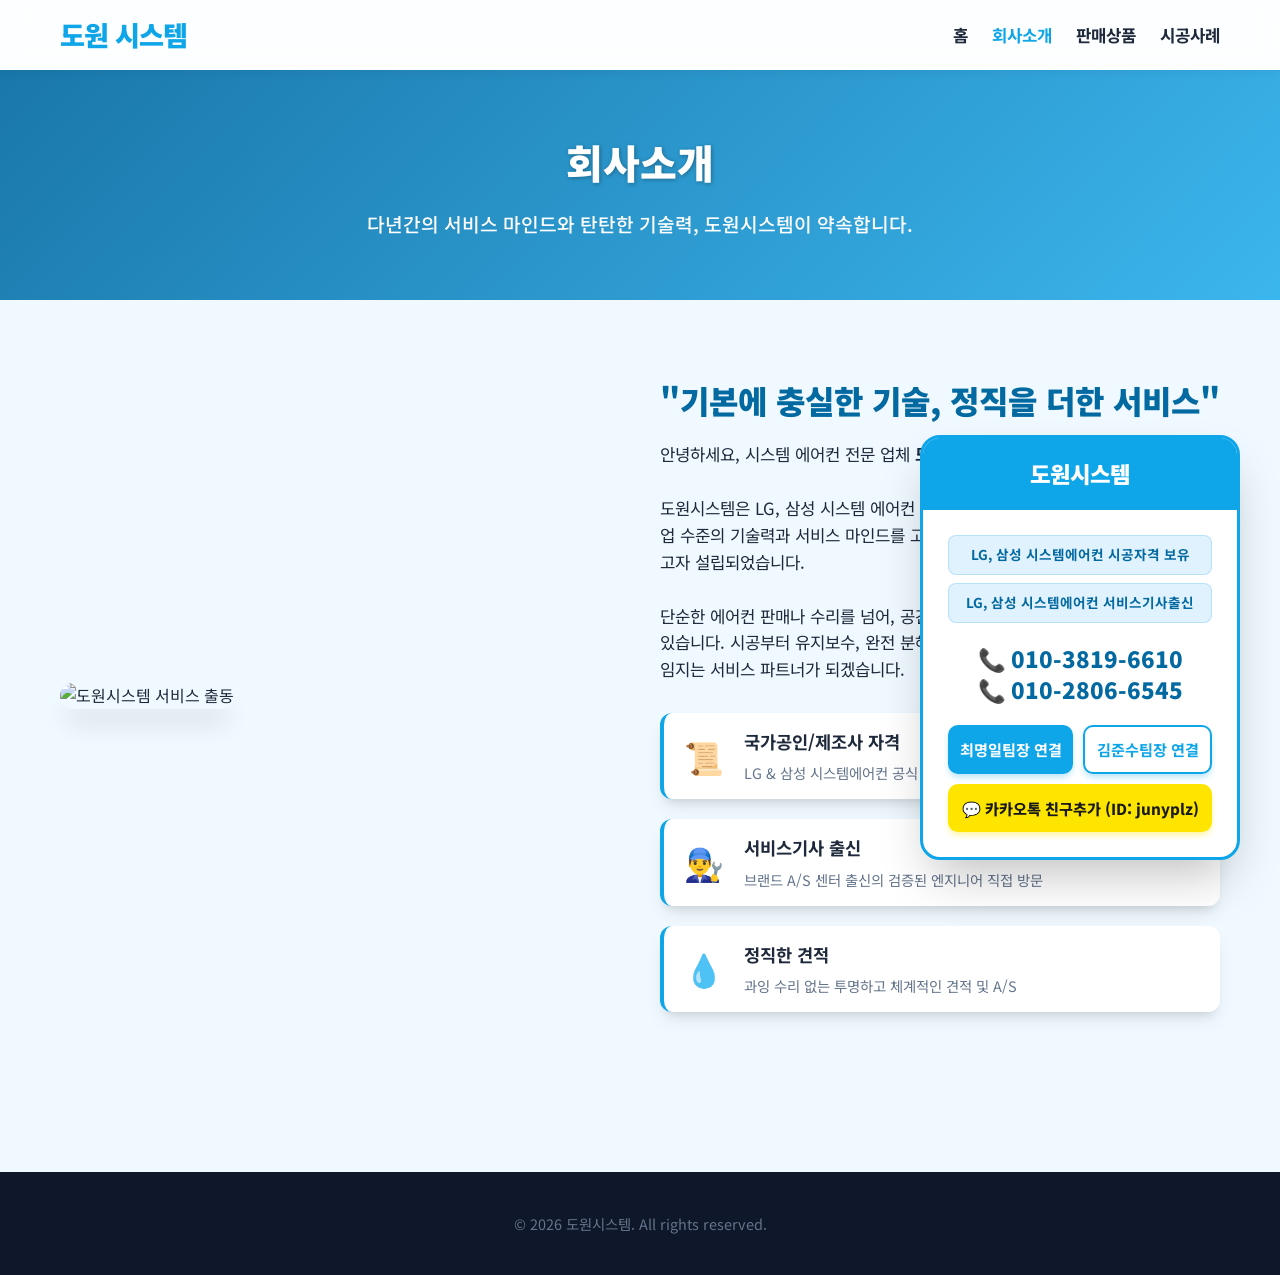
==== about.html @ b9a79e6d "Add files via upload" ====
<!DOCTYPE html>
<html lang="ko">
<head>
    <meta charset="UTF-8">
    <meta name="viewport" content="width=device-width, initial-scale=1.0">
    <title>회사소개 - 도원시스템</title>
    <link rel="stylesheet" href="styles.css">
    <link href="https://fonts.googleapis.com/css2?family=Noto+Sans+KR:wght@400;500;700;900&display=swap" rel="stylesheet">
</head>
<body>
    <!-- Header -->
    <header class="navbar">
        <div class="container">
            <h1 class="logo"><a href="index.html" style="color:inherit;text-decoration:none;">도원 시스템</a></h1>
            <nav>
                <a href="index.html">홈</a>
                <a href="about.html" class="active">회사소개</a>
                <a href="products.html">판매상품</a>
                <a href="portfolio.html">시공사례</a>
            </nav>
        </div>
    </header>

    <!-- Page Header -->
    <div class="page-header">
        <div class="container">
            <h2>회사소개</h2>
            <p>다년간의 서비스 마인드와 탄탄한 기술력, 도원시스템이 약속합니다.</p>
        </div>
    </div>

    <!-- Main Content -->
    <main class="container">
        <section class="section about-section">
            <div class="about-flex">
                <div class="about-image-wrapper">
                    <img src="images/about.png" alt="도원시스템 서비스 출동" class="about-image">
                </div>
                <div class="about-text-wrapper">
                    <h3 class="about-title">"기본에 충실한 기술, 정직을 더한 서비스"</h3>
                    <p class="about-desc">
                        안녕하세요, 시스템 에어컨 전문 업체 <strong>도원시스템</strong>입니다.<br><br>
                        도원시스템은 LG, 삼성 시스템 에어컨 서비스 기사로 다년간 근무하며 쌓아온 대기업 수준의 기술력과 서비스 마인드를 고객님들께 거품 없는 투명한 가격으로 제공하고자 설립되었습니다.<br><br>
                        단순한 에어컨 판매나 수리를 넘어, 공간의 쾌적함을 책임진다는 사명감으로 임하고 있습니다. 시공부터 유지보수, 완전 분해 세척까지 한 번의 인연을 바탕으로 평생 책임지는 서비스 파트너가 되겠습니다.
                    </p>
                    
                    <div class="about-credentials">
                        <div class="cred-item">
                            <div class="cred-icon">📜</div>
                            <div class="cred-info">
                                <h4>국가공인/제조사 자격</h4>
                                <p>LG & 삼성 시스템에어컨 공식 시공자격 보유</p>
                            </div>
                        </div>
                        <div class="cred-item">
                            <div class="cred-icon">👨‍🔧</div>
                            <div class="cred-info">
                                <h4>서비스기사 출신</h4>
                                <p>브랜드 A/S 센터 출신의 검증된 엔지니어 직접 방문</p>
                            </div>
                        </div>
                        <div class="cred-item">
                            <div class="cred-icon">💧</div>
                            <div class="cred-info">
                                <h4>정직한 견적</h4>
                                <p>과잉 수리 없는 투명하고 체계적인 견적 및 A/S</p>
                            </div>
                        </div>
                    </div>
                </div>
            </div>
        </section>
    </main>

    <!-- Floating Business Card -->
    <div class="floating-card visible" id="floating-card">
        <div class="card-header">도원시스템</div>
        <div class="card-body">
            <div class="qualifications">
                <span class="badge">LG, 삼성 시스템에어컨 시공자격 보유</span>
                <span class="badge">LG, 삼성 시스템에어컨 서비스기사출신</span>
            </div>
            <div class="contact-info">
                <p>📞 010-3819-6610</p>
                <p>📞 010-2806-6545</p>
            </div>
            <div class="btn-group">
                <a href="tel:01038196610" class="call-btn">최명일팀장 연결</a>
                <a href="tel:01028066545" class="call-btn outline">김준수팀장 연결</a>
            </div>
            <a href="kakaotalk://addfriend?id=junyplz" class="kakao-btn" onclick="if(!/Android|iPhone|iPad|iPod/i.test(navigator.userAgent)){ prompt('PC에서는 아래 카카오톡 ID를 복사하여 추가해주세요.', 'junyplz'); return false; }">💬 카카오톡 친구추가 (ID: junyplz)</a>
        </div>
    </div>

    <!-- Footer -->
    <footer>
        <div class="container">
            <p>&copy; 2026 도원시스템. All rights reserved.</p>
        </div>
    </footer>

    <script src="data.js"></script>
    <script src="script.js"></script>
</body>
</html>
---- styles.css ----
:root {
    --primary-blue: #0ea5e9;
    --sky-blue: #e0f2fe;
    --dark-blue: #0369a1;
    --text-dark: #1e293b;
    --text-light: #64748b;
    --bg-white: #ffffff;
    --shadow: 0 10px 20px -5px rgba(0, 0, 0, 0.1), 0 8px 10px -6px rgba(0, 0, 0, 0.1);
}

* {
    margin: 0;
    padding: 0;
    box-sizing: border-box;
    font-family: 'Noto Sans KR', sans-serif;
    scroll-behavior: smooth;
}

body {
    background-color: #f0f9ff;
    color: var(--text-dark);
    line-height: 1.6;
}

.container {
    max-width: 1200px;
    margin: 0 auto;
    padding: 0 20px;
}

/* Header */
.navbar {
    background-color: rgba(255, 255, 255, 0.85);
    backdrop-filter: blur(12px);
    position: fixed;
    top: 0;
    width: 100%;
    z-index: 1000;
    box-shadow: 0 2px 10px rgba(0,0,0,0.05);
}

.navbar .container {
    display: flex;
    justify-content: space-between;
    align-items: center;
    height: 70px;
}

.logo {
    color: var(--primary-blue);
    font-weight: 900;
    font-size: 1.7rem;
    letter-spacing: -1px;
}

.navbar nav a {
    text-decoration: none;
    color: var(--text-dark);
    margin-left: 20px;
    font-weight: 700;
    font-size: 1.05rem;
    transition: color 0.3s;
}

.navbar nav a:hover, .navbar nav a.active {
    color: var(--primary-blue);
}

/* Page Header for subpages */
.page-header {
    margin-top: 70px;
    background: linear-gradient(135deg, rgba(3, 105, 161, 0.9), rgba(14, 165, 233, 0.8));
    color: white;
    padding: 60px 0;
    text-align: center;
}

.page-header h2 {
    font-size: 2.5rem;
    font-weight: 900;
    margin-bottom: 15px;
    text-shadow: 1px 1px 4px rgba(0,0,0,0.3);
}

.page-header p {
    font-size: 1.2rem;
    font-weight: 500;
}

/* Hero Section */
.hero {
    background-image: url('images/hero.png');
    background-size: cover;
    background-position: center;
    position: relative;
    display: flex;
    align-items: center;
    justify-content: center;
    text-align: center;
    margin-top: 70px; /* offset header */
    height: 60vh;
    min-height: 400px;
}

.fullscreen-hero {
    height: calc(100vh - 70px);
}

.hero-overlay {
    position: absolute;
    top: 0;
    left: 0;
    width: 100%;
    height: 100%;
    background: linear-gradient(135deg, rgba(3, 105, 161, 0.8), rgba(14, 165, 233, 0.4));
}

.hero-content {
    position: relative;
    z-index: 1;
    color: white;
    padding: 20px;
    animation: fadeInUp 1s cubic-bezier(0.165, 0.84, 0.44, 1);
}

.hero-content h2 {
    font-size: 3.5rem;
    font-weight: 900;
    margin-bottom: 15px;
    letter-spacing: -2px;
    text-shadow: 2px 2px 8px rgba(0,0,0,0.3);
}

.hero-content p {
    font-size: 1.3rem;
    font-weight: 500;
    text-shadow: 1px 1px 4px rgba(0,0,0,0.3);
    margin-bottom: 30px;
}

.hero-buttons {
    display: flex;
    justify-content: center;
    gap: 20px;
    flex-wrap: wrap;
}

.hero-btn {
    display: inline-block;
    padding: 15px 30px;
    font-size: 1.1rem;
    font-weight: 700;
    border-radius: 30px;
    text-decoration: none;
    transition: all 0.3s;
    background: white;
    color: var(--primary-blue);
    box-shadow: 0 10px 15px -3px rgba(0,0,0,0.2);
}

.hero-btn:hover {
    transform: translateY(-3px);
    box-shadow: 0 15px 25px -3px rgba(0,0,0,0.3);
}

.hero-btn.outline {
    background: transparent;
    border: 2px solid white;
    color: white;
}

.hero-btn.outline:hover {
    background: white;
    color: var(--primary-blue);
}

@keyframes fadeInUp {
    from { opacity: 0; transform: translateY(30px); }
    to { opacity: 1; transform: translateY(0); }
}

/* Sections */
.section {
    padding: 60px 0;
}

.section-title {
    text-align: center;
    font-size: 2.2rem;
    color: var(--dark-blue);
    margin-bottom: 40px;
    font-weight: 900;
    position: relative;
}

.section-title::after {
    content: '';
    display: block;
    width: 60px;
    height: 4px;
    background: var(--primary-blue);
    margin: 15px auto 0;
    border-radius: 2px;
}

/* Grid */
.grid {
    display: grid;
    grid-template-columns: repeat(auto-fill, minmax(280px, 1fr));
    gap: 30px;
}

/* Product Card */
.product-card {
    background: var(--bg-white);
    border-radius: 16px;
    overflow: hidden;
    box-shadow: var(--shadow);
    transition: transform 0.3s cubic-bezier(0.175, 0.885, 0.32, 1.275), box-shadow 0.3s;
    display: flex;
    flex-direction: column;
}

.product-card:hover {
    transform: translateY(-8px);
    box-shadow: 0 20px 30px rgba(0,0,0,0.12);
}

.product-img {
    width: 100%;
    height: 220px;
    object-fit: cover;
    border-bottom: 1px solid #f1f5f9;
}

.product-info {
    padding: 25px;
    display: flex;
    flex-direction: column;
    flex-grow: 1;
}

.product-title {
    font-size: 1.2rem;
    font-weight: 700;
    margin-bottom: 10px;
    color: var(--text-dark);
}

.product-desc {
    font-size: 0.95rem;
    color: var(--text-light);
    margin-bottom: 20px;
    flex-grow: 1;
}

.product-price {
    font-weight: 900;
    color: white;
    background-color: var(--primary-blue);
    padding: 8px 15px;
    border-radius: 8px;
    text-align: center;
    font-size: 1rem;
    display: inline-block;
    align-self: flex-start;
}

/* Portfolio Card */
.portfolio-card {
    background: var(--bg-white);
    border-radius: 16px;
    overflow: hidden;
    box-shadow: var(--shadow);
    transition: transform 0.3s;
    display: flex;
    flex-direction: column;
}

.portfolio-card:hover {
    transform: translateY(-5px);
    box-shadow: 0 20px 30px rgba(0,0,0,0.15);
}

.portfolio-img {
    width: 100%;
    height: 200px;
    object-fit: cover;
    border-bottom: 4px solid var(--primary-blue);
}

.portfolio-info {
    padding: 20px;
}

.portfolio-category {
    font-size: 0.8rem;
    font-weight: 900;
    color: var(--primary-blue);
    margin-bottom: 5px;
    text-transform: uppercase;
}

.portfolio-title {
    font-size: 1.1rem;
    font-weight: 700;
    color: var(--text-dark);
    margin-bottom: 10px;
    line-height: 1.4;
}

.portfolio-date {
    font-size: 0.85rem;
    color: var(--text-light);
    margin-bottom: 15px;
}

.portfolio-desc {
    font-size: 0.95rem;
    color: var(--text-dark);
    line-height: 1.5;
    background: #f8fafc;
    padding: 15px;
    border-radius: 8px;
    border-left: 3px solid var(--primary-blue);
}

/* Previews View All Button */
.center-btn-container {
    text-align: center;
    margin-top: 40px;
}

.view-all-btn {
    display: inline-block;
    background: var(--dark-blue);
    color: white;
    padding: 12px 30px;
    border-radius: 8px;
    font-weight: 700;
    text-decoration: none;
    transition: background 0.3s, transform 0.2s;
    box-shadow: 0 4px 6px -1px rgba(3, 105, 161, 0.3);
}

.view-all-btn:hover {
    background: var(--primary-blue);
    transform: translateY(-2px);
}

/* About Section */
.about-section {
    padding: 80px 0;
}

.about-flex {
    display: flex;
    flex-direction: column;
    gap: 40px;
}

@media (min-width: 900px) {
    .about-flex {
        flex-direction: row;
        align-items: center;
    }
}

.about-image-wrapper {
    flex: 1;
}

.about-image {
    width: 100%;
    border-radius: 20px;
    box-shadow: 0 20px 25px -5px rgba(0, 0, 0, 0.1);
    object-fit: cover;
    height: 100%;
    max-height: 500px;
}

.about-text-wrapper {
    flex: 1;
}

.about-title {
    font-size: 2rem;
    font-weight: 900;
    color: var(--dark-blue);
    margin-bottom: 20px;
    line-height: 1.3;
}

.about-desc {
    font-size: 1.05rem;
    color: var(--text-dark);
    margin-bottom: 30px;
}

.about-credentials {
    display: flex;
    flex-direction: column;
    gap: 20px;
}

.cred-item {
    display: flex;
    align-items: center;
    background: white;
    padding: 15px 20px;
    border-radius: 12px;
    box-shadow: var(--shadow);
    border-left: 4px solid var(--primary-blue);
}

.cred-icon {
    font-size: 2rem;
    margin-right: 20px;
}

.cred-info h4 {
    font-size: 1.1rem;
    font-weight: 700;
    margin-bottom: 5px;
    color: var(--text-dark);
}

.cred-info p {
    font-size: 0.9rem;
    color: var(--text-light);
}

/* Floating Card */
.floating-card {
    position: fixed;
    right: 40px;
    bottom: -400px; /* hidden initially */
    width: 320px;
    background: var(--bg-white);
    border-radius: 20px;
    box-shadow: 0 25px 50px -12px rgba(0, 0, 0, 0.25);
    z-index: 999;
    border: 3px solid var(--primary-blue);
    overflow: hidden;
    transition: bottom 0.6s cubic-bezier(0.175, 0.885, 0.32, 1.275);
}

.floating-card.visible {
    bottom: 40px;
}

/* On subpages without a long scroll requirement initially, show the card or based on scroll */
body:not(:has(#hero)) .floating-card {
    bottom: 40px;
}

.card-header {
    background: var(--primary-blue);
    color: white;
    padding: 18px;
    text-align: center;
    font-weight: 900;
    font-size: 1.4rem;
    letter-spacing: -1px;
}

.card-body {
    padding: 25px;
}

.qualifications {
    margin-bottom: 20px;
    display: flex;
    flex-direction: column;
    gap: 8px;
}

.badge {
    display: block;
    background: var(--sky-blue);
    color: var(--dark-blue);
    padding: 8px 12px;
    border-radius: 8px;
    font-size: 0.85rem;
    font-weight: 700;
    text-align: center;
    border: 1px solid rgba(14, 165, 233, 0.2);
}

.contact-info {
    text-align: center;
    font-size: 1.4rem;
    font-weight: 900;
    color: var(--dark-blue);
    margin-bottom: 20px;
    line-height: 1.4;
}

.btn-group {
    display: flex;
    gap: 10px;
}

.call-btn {
    flex: 1;
    display: block;
    background: var(--primary-blue);
    color: white;
    text-align: center;
    padding: 12px 10px;
    border-radius: 10px;
    text-decoration: none;
    font-weight: 700;
    font-size: 0.95rem;
    transition: background 0.3s, transform 0.2s;
    box-shadow: 0 4px 6px -1px rgba(14, 165, 233, 0.3);
}

.call-btn.outline {
    background: white;
    color: var(--primary-blue);
    border: 2px solid var(--primary-blue);
    padding: 10px;
}

.call-btn:hover {
    background: var(--dark-blue);
    color: white;
    transform: translateY(-2px);
}

.kakao-btn {
    display: block;
    background: #FEE500;
    color: #191919;
    text-align: center;
    padding: 12px 10px;
    border-radius: 10px;
    text-decoration: none;
    font-weight: 800;
    font-size: 0.95rem;
    transition: background 0.3s, transform 0.2s;
    box-shadow: 0 4px 6px -1px rgba(254, 229, 0, 0.4);
    margin-top: 10px;
}

.kakao-btn:hover {
    background: #f4dc00;
    transform: translateY(-2px);
}


/* Footer */
footer {
    background: #0f172a;
    color: var(--text-light);
    text-align: center;
    padding: 40px 0;
    margin-top: 80px;
    font-size: 0.9rem;
}

/* Responsive */
@media (max-width: 768px) {
    .floating-card {
        right: 20px;
        width: calc(100% - 40px);
    }
    .floating-card.visible {
        bottom: 20px;
    }
    .hero-content h2 {
        font-size: 2.5rem;
    }
    .navbar nav a {
        margin-left: 10px;
        font-size: 0.9rem;
    }
}
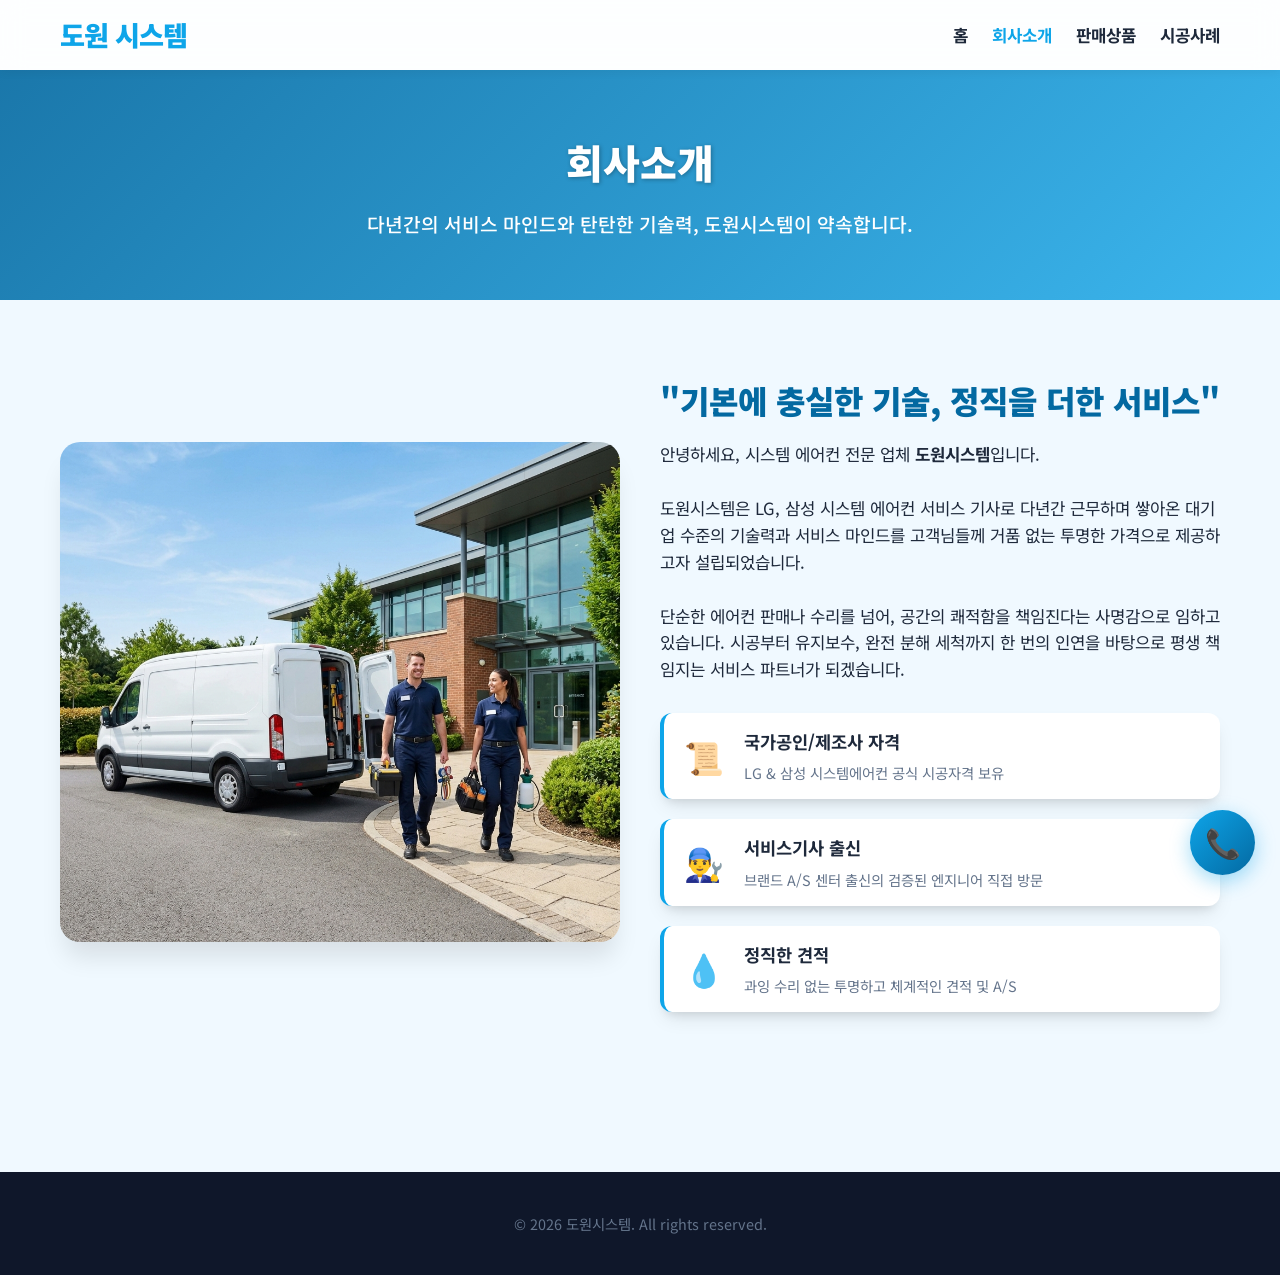
==== commit 6aa94409: "Add files via upload" ====
--- a/about.html
+++ b/about.html
@@ -72,25 +72,12 @@
         </section>
     </main>
 
-    <!-- Floating Business Card -->
-    <div class="floating-card visible" id="floating-card">
-        <div class="card-header">도원시스템</div>
-        <div class="card-body">
-            <div class="qualifications">
-                <span class="badge">LG, 삼성 시스템에어컨 시공자격 보유</span>
-                <span class="badge">LG, 삼성 시스템에어컨 서비스기사출신</span>
-            </div>
-            <div class="contact-info">
-                <p>📞 010-3819-6610</p>
-                <p>📞 010-2806-6545</p>
-            </div>
-            <div class="btn-group">
-                <a href="tel:01038196610" class="call-btn">최명일팀장 연결</a>
-                <a href="tel:01028066545" class="call-btn outline">김준수팀장 연결</a>
-            </div>
-            <a href="kakaotalk://addfriend?id=junyplz" class="kakao-btn" onclick="if(!/Android|iPhone|iPad|iPod/i.test(navigator.userAgent)){ prompt('PC에서는 아래 카카오톡 ID를 복사하여 추가해주세요.', 'junyplz'); return false; }">💬 카카오톡 친구추가 (ID: junyplz)</a>
-        </div>
-    </div>
+
+
+    <!-- Floating Call Button -->
+    <a href="tel:01028066545" class="floating-call-btn" title="상담 전화 바로연결">
+        📞
+    </a>
 
     <!-- Footer -->
     <footer>
--- a/styles.css
+++ b/styles.css
@@ -89,7 +89,7 @@
 
 /* Hero Section */
 .hero {
-    background-image: url('images/hero.png');
+    background-image: url('images/1.jpg');
     background-size: cover;
     background-position: center;
     position: relative;
@@ -178,6 +178,8 @@
     from { opacity: 0; transform: translateY(30px); }
     to { opacity: 1; transform: translateY(0); }
 }
+
+
 
 /* Sections */
 .section {
@@ -430,43 +432,7 @@
     color: var(--text-light);
 }
 
-/* Floating Card */
-.floating-card {
-    position: fixed;
-    right: 40px;
-    bottom: -400px; /* hidden initially */
-    width: 320px;
-    background: var(--bg-white);
-    border-radius: 20px;
-    box-shadow: 0 25px 50px -12px rgba(0, 0, 0, 0.25);
-    z-index: 999;
-    border: 3px solid var(--primary-blue);
-    overflow: hidden;
-    transition: bottom 0.6s cubic-bezier(0.175, 0.885, 0.32, 1.275);
-}
-
-.floating-card.visible {
-    bottom: 40px;
-}
-
-/* On subpages without a long scroll requirement initially, show the card or based on scroll */
-body:not(:has(#hero)) .floating-card {
-    bottom: 40px;
-}
-
-.card-header {
-    background: var(--primary-blue);
-    color: white;
-    padding: 18px;
-    text-align: center;
-    font-weight: 900;
-    font-size: 1.4rem;
-    letter-spacing: -1px;
-}
-
-.card-body {
-    padding: 25px;
-}
+
 
 .qualifications {
     margin-bottom: 20px;
@@ -560,14 +526,149 @@
     font-size: 0.9rem;
 }
 
+/* Premium Footer Business Card */
+.premium-business-card {
+    background: #0f172a;
+    background-image: linear-gradient(145deg, #090e17 0%, #1e293b 100%);
+    padding: 80px 20px;
+    color: white;
+    text-align: center;
+    border-top: 3px solid #d4af37; /* Gold accent */
+}
+
+.pbc-content {
+    max-width: 800px;
+    margin: 0 auto;
+    background: rgba(255, 255, 255, 0.03);
+    border: 1px solid rgba(255, 255, 255, 0.08);
+    border-radius: 20px;
+    padding: 50px 30px;
+    box-shadow: 0 25px 50px -12px rgba(0,0,0,0.5);
+    backdrop-filter: blur(10px);
+}
+
+.pbc-logo {
+    font-size: 2.5rem;
+    font-weight: 900;
+    margin-bottom: 25px;
+    letter-spacing: 2px;
+    color: #f8fafc;
+}
+
+.pbc-badges {
+    display: flex;
+    justify-content: center;
+    flex-wrap: wrap;
+    gap: 15px;
+    margin-bottom: 40px;
+}
+
+.pbc-badge {
+    background: rgba(212, 175, 55, 0.1);
+    border: 1px solid #d4af37;
+    color: #fef08a; /* Soft gold text */
+    padding: 12px 24px;
+    border-radius: 30px;
+    font-size: 1.05rem;
+    font-weight: 700;
+    letter-spacing: -0.5px;
+}
+
+.pbc-contacts {
+    display: flex;
+    justify-content: center;
+    align-items: center;
+    flex-wrap: wrap;
+    gap: 40px;
+}
+
+.pbc-contact-item {
+    display: flex;
+    flex-direction: column;
+    align-items: center;
+}
+
+.pbc-name {
+    font-size: 1.1rem;
+    color: #94a3b8;
+    margin-bottom: 8px;
+    font-weight: 500;
+}
+
+.pbc-phone {
+    font-size: 2rem;
+    font-weight: 900;
+    color: white;
+    text-decoration: none;
+    transition: color 0.3s;
+}
+
+.pbc-phone:hover {
+    color: #d4af37;
+}
+
+.pbc-divider {
+    width: 2px;
+    height: 60px;
+    background: rgba(255,255,255,0.15);
+}
+
+/* Footer override to blend with premium card if directly above it */
+.premium-business-card + footer {
+    margin-top: 0;
+    background: #090e17; /* match premium dark bg */
+}
+
+/* Floating Call Button */
+.floating-call-btn {
+    position: fixed;
+    right: 25px;
+    bottom: 25px;
+    width: 65px;
+    height: 65px;
+    background: linear-gradient(135deg, var(--primary-blue), var(--dark-blue));
+    color: white;
+    border-radius: 50%;
+    display: flex;
+    justify-content: center;
+    align-items: center;
+    font-size: 1.8rem;
+    text-decoration: none;
+    box-shadow: 0 6px 20px rgba(14, 165, 233, 0.4);
+    z-index: 1000;
+    transition: transform 0.3s cubic-bezier(0.175, 0.885, 0.32, 1.275), box-shadow 0.3s;
+}
+
+.floating-call-btn:hover {
+    transform: translateY(-5px) scale(1.05);
+    box-shadow: 0 10px 25px rgba(14, 165, 233, 0.6);
+}
+
 /* Responsive */
 @media (max-width: 768px) {
-    .floating-card {
-        right: 20px;
-        width: calc(100% - 40px);
-    }
-    .floating-card.visible {
-        bottom: 20px;
+    .pbc-contacts {
+        flex-direction: column;
+        gap: 25px;
+    }
+    .pbc-divider {
+        width: 100px;
+        height: 2px;
+    }
+    .pbc-phone {
+        font-size: 1.6rem;
+    }
+    .pbc-logo {
+        font-size: 2rem;
+    }
+    .pbc-content {
+        padding: 40px 20px;
+    }
+    .floating-call-btn {
+        width: 55px;
+        height: 55px;
+        font-size: 1.5rem;
+        right: 15px;
+        bottom: 15px;
     }
     .hero-content h2 {
         font-size: 2.5rem;
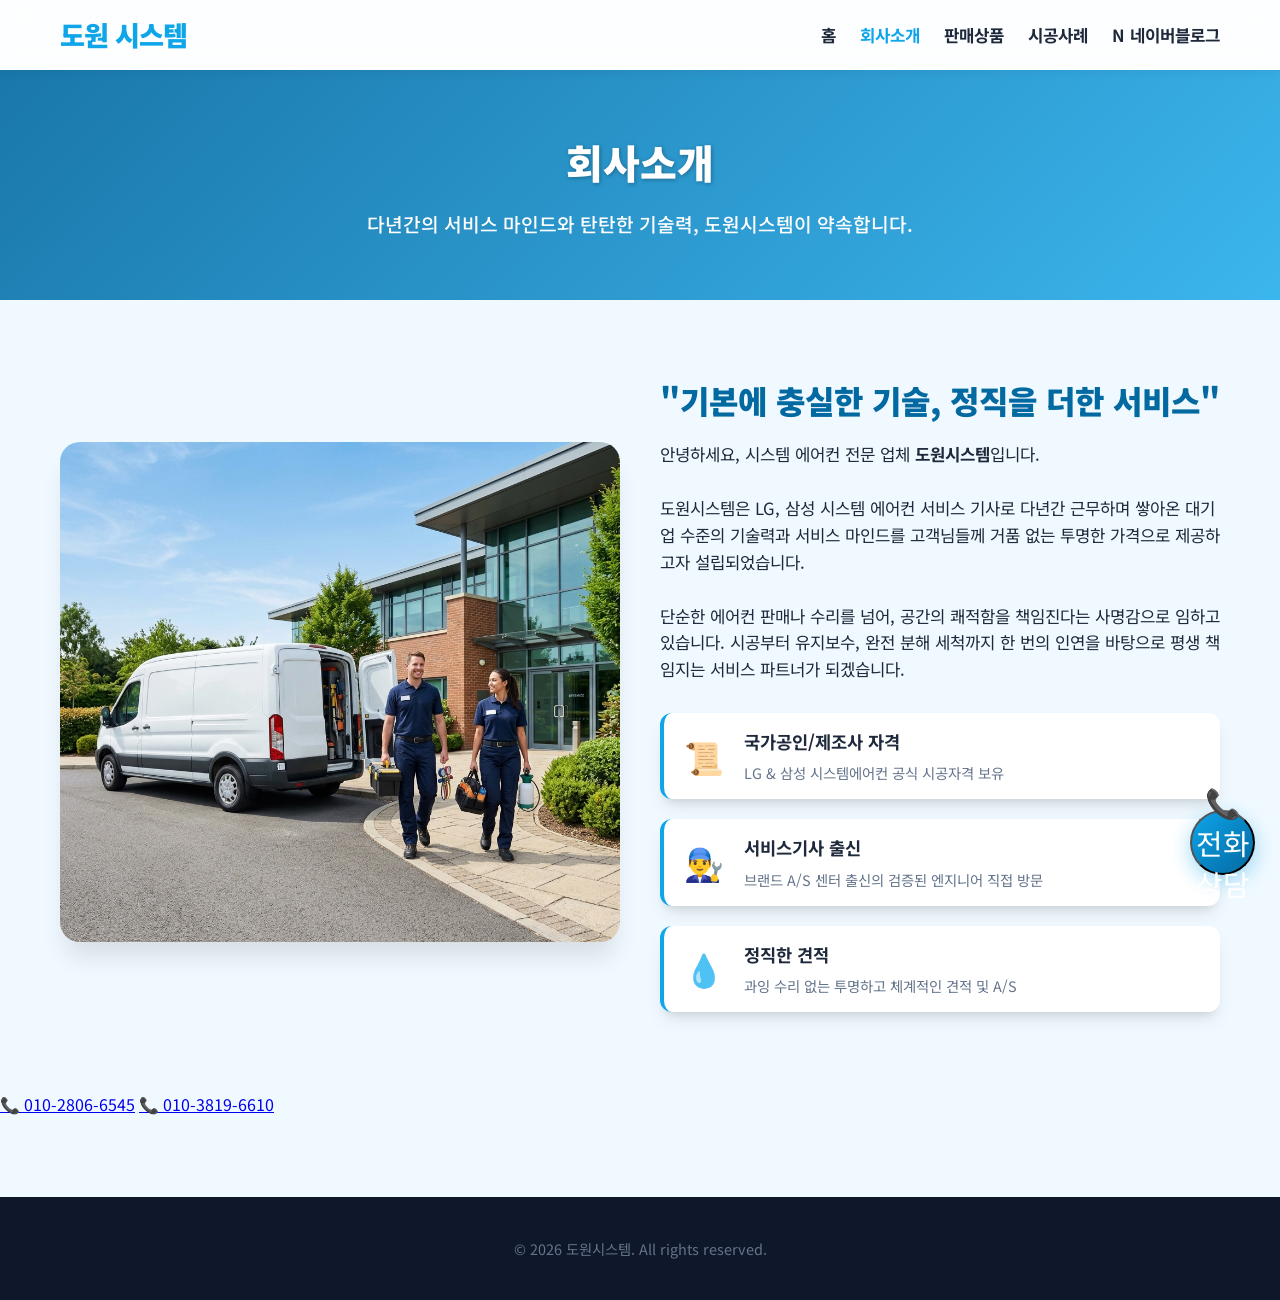
==== commit 984b3561: "Add files via upload" ====
--- a/about.html
+++ b/about.html
@@ -17,6 +17,9 @@
                 <a href="about.html" class="active">회사소개</a>
                 <a href="products.html">판매상품</a>
                 <a href="portfolio.html">시공사례</a>
+                <a href="https://blog.naver.com/junyplz" target="_blank" class="nav-blog-btn">
+                    <span class="blog-n">N</span> 네이버블로그
+                </a>
             </nav>
         </div>
     </header>
@@ -74,10 +77,20 @@
 
 
 
-    <!-- Floating Call Button -->
-    <a href="tel:01028066545" class="floating-call-btn" title="상담 전화 바로연결">
-        📞
-    </a>
+    <!-- Floating Call Menu -->
+    <div class="floating-menu-container">
+        <div class="floating-actions-row">
+            <div class="floating-call-wrapper">
+                <div class="floating-call-options" id="floatingCallOptions">
+                    <a href="tel:01028066545" class="floating-call-option">📞 010-2806-6545</a>
+                    <a href="tel:01038196610" class="floating-call-option">📞 010-3819-6610</a>
+                </div>
+                <button class="floating-call-btn" id="floatingCallBtn" aria-label="상담 전화">
+                    📞 전화상담
+                </button>
+            </div>
+        </div>
+    </div>
 
     <!-- Footer -->
     <footer>
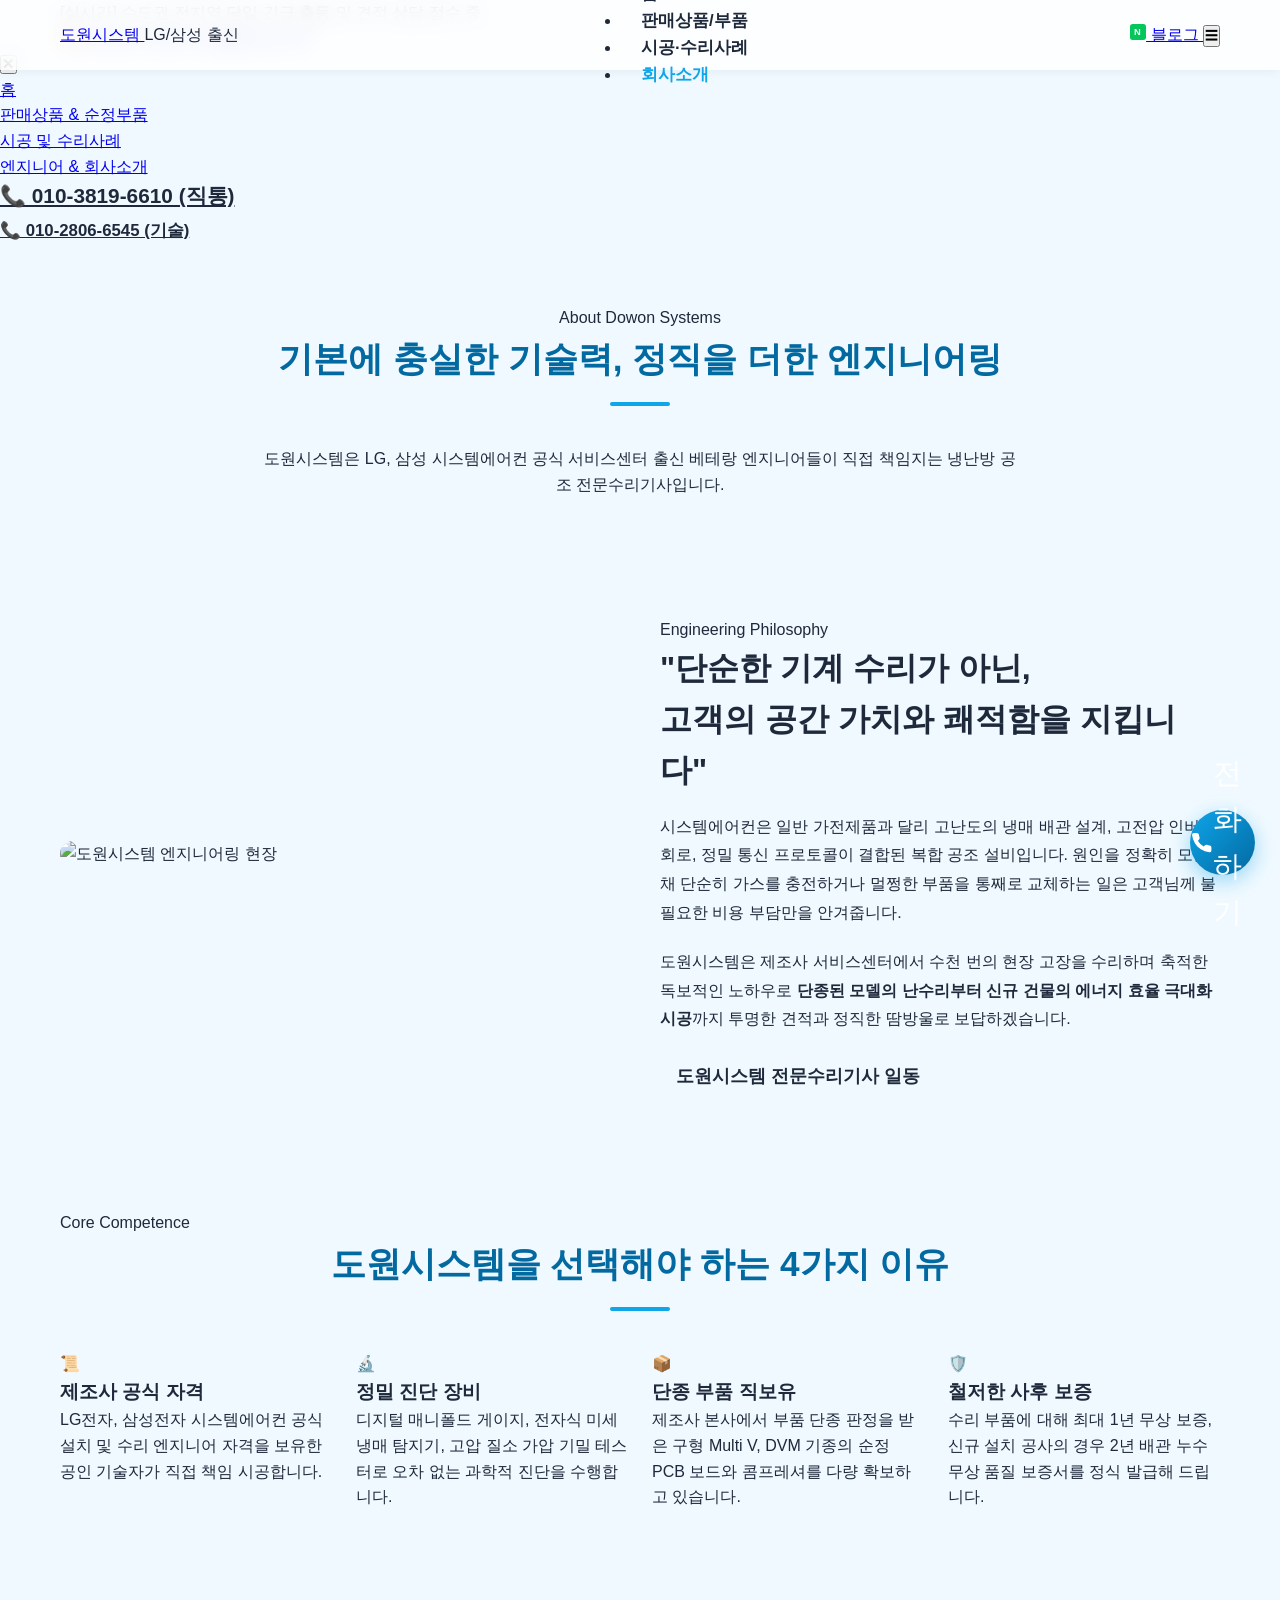
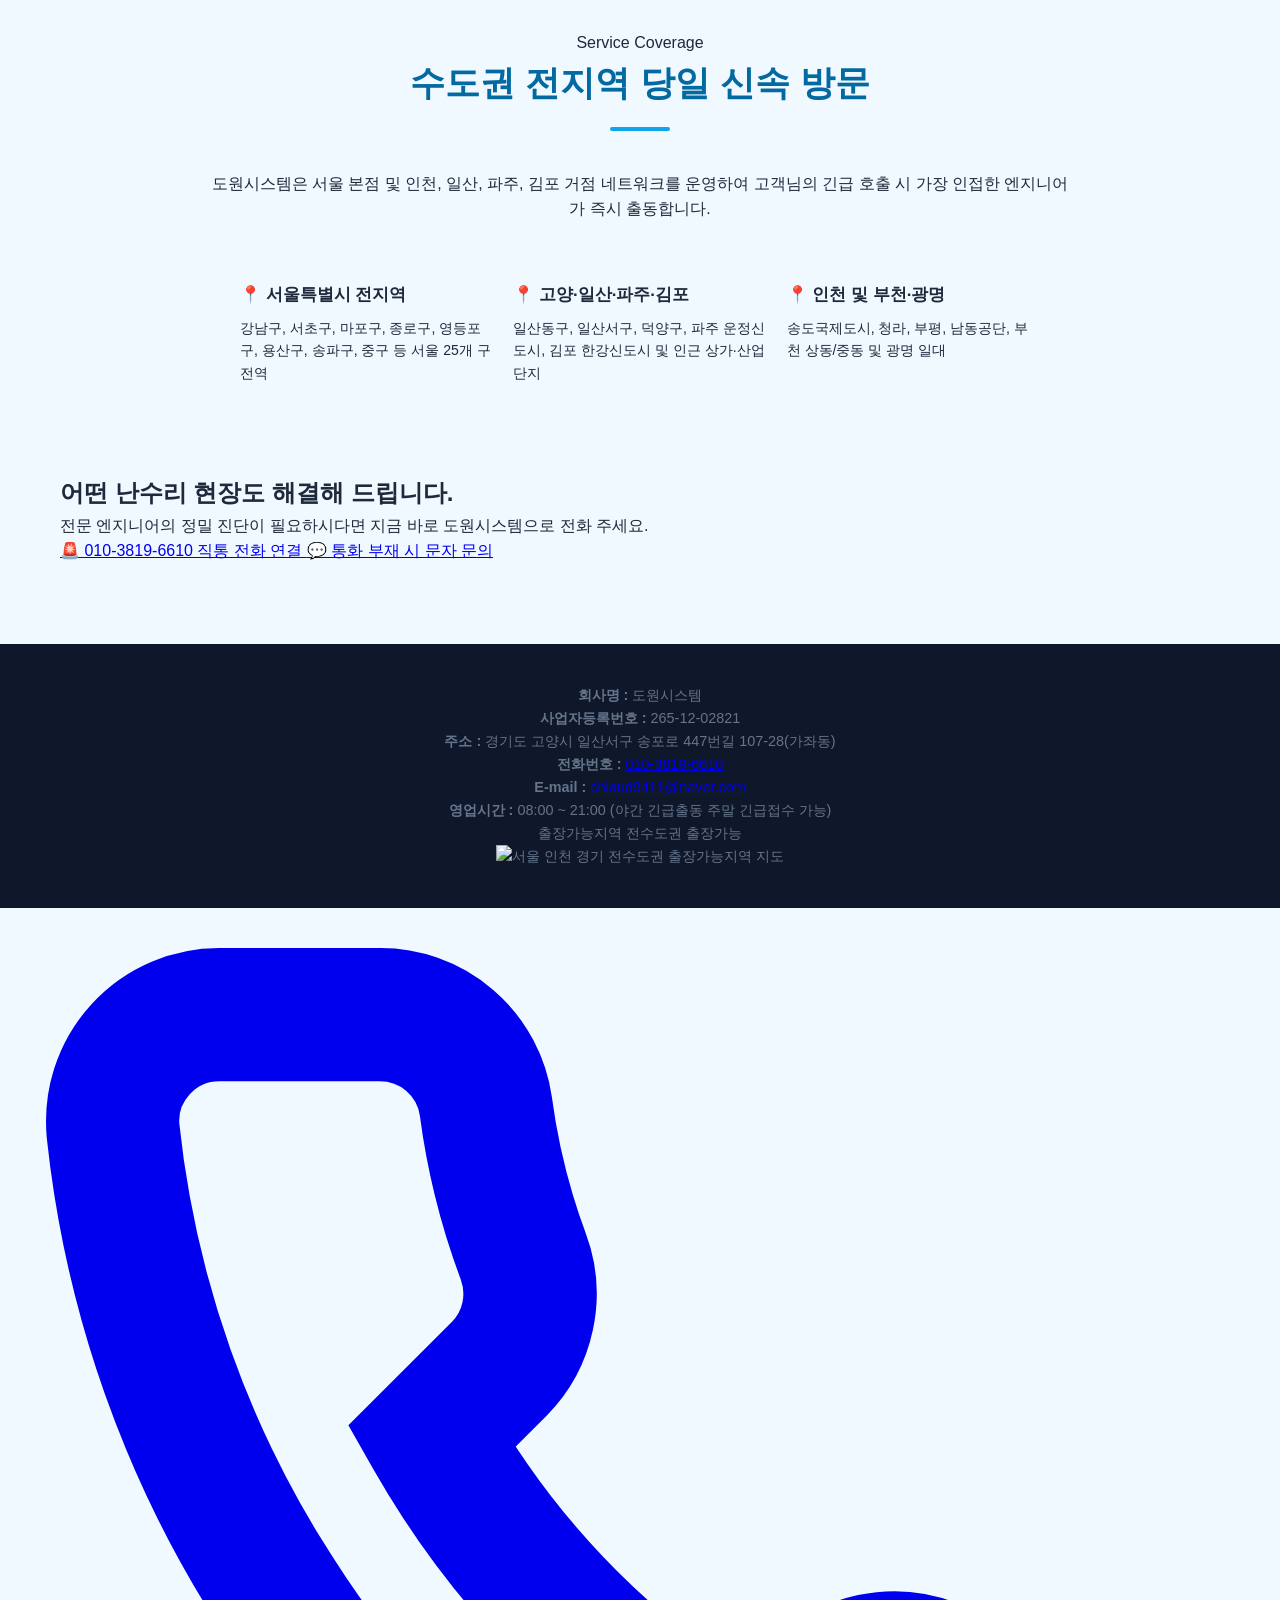
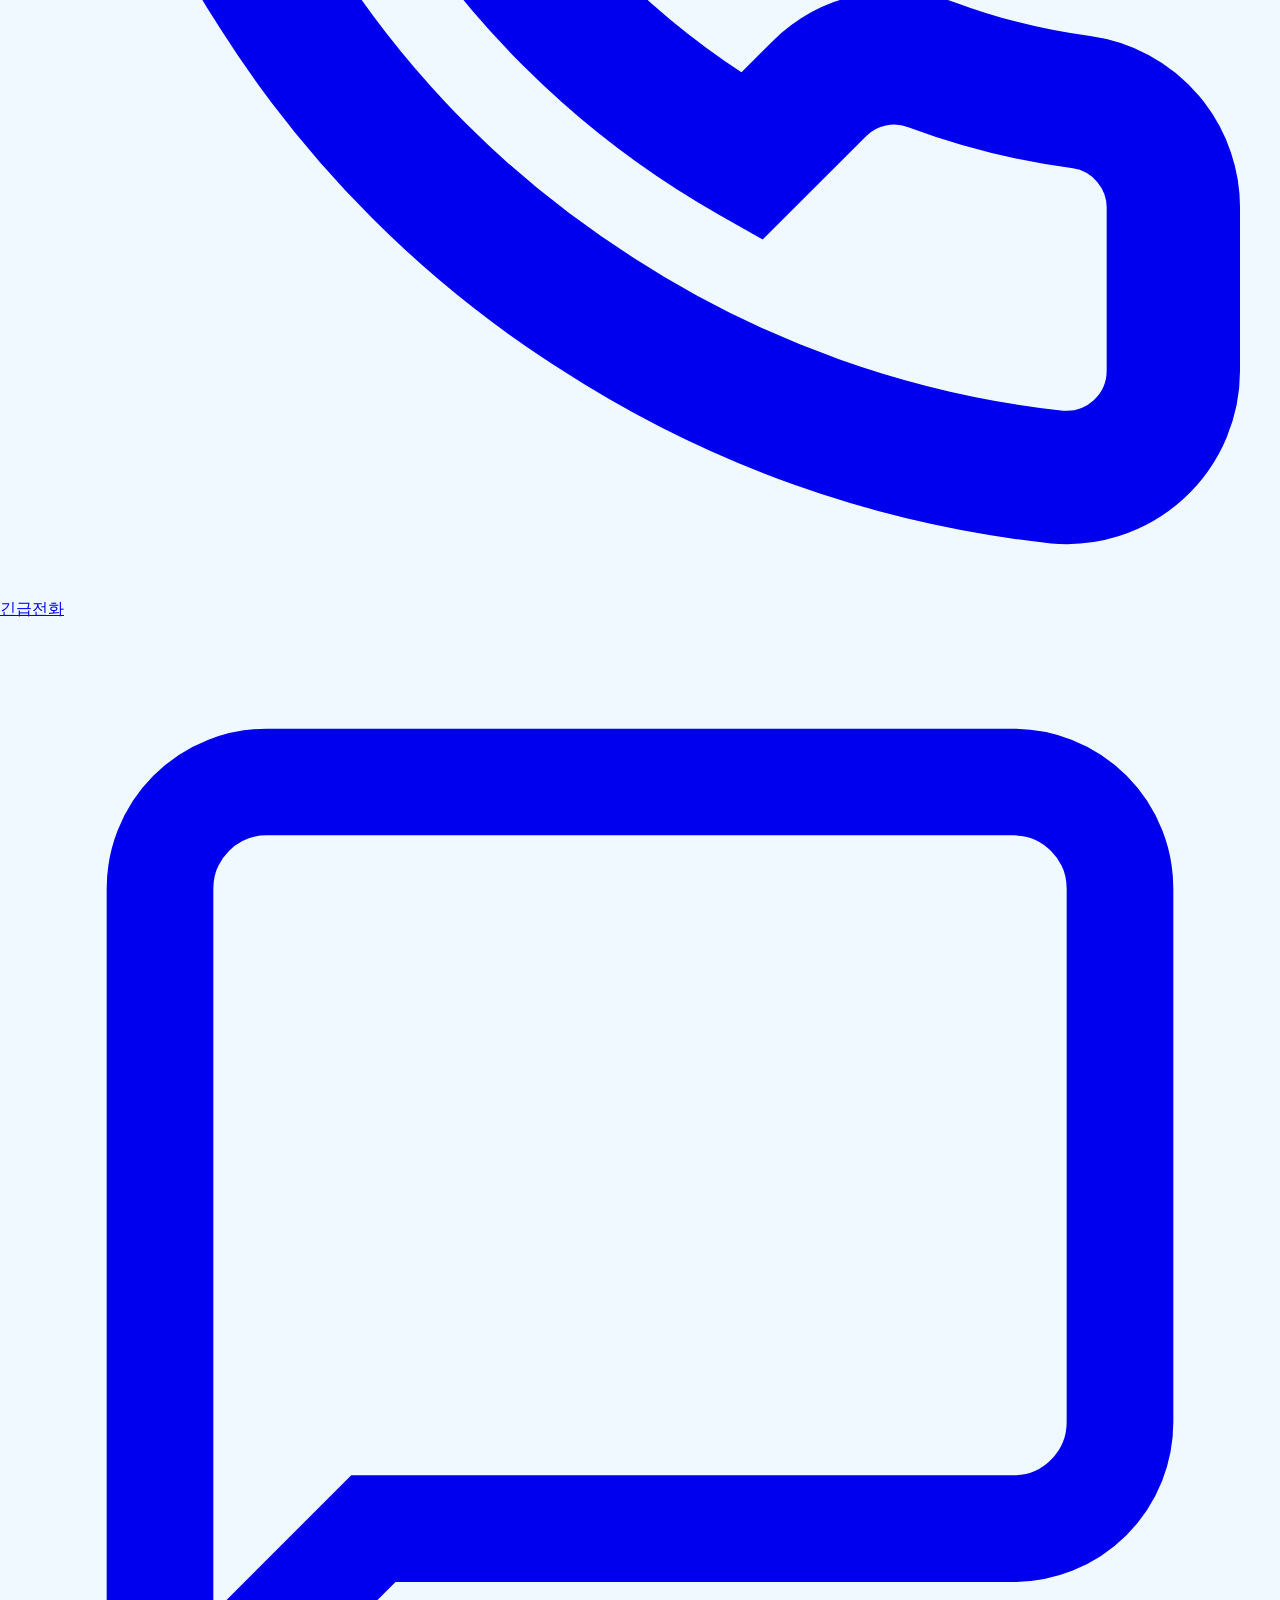
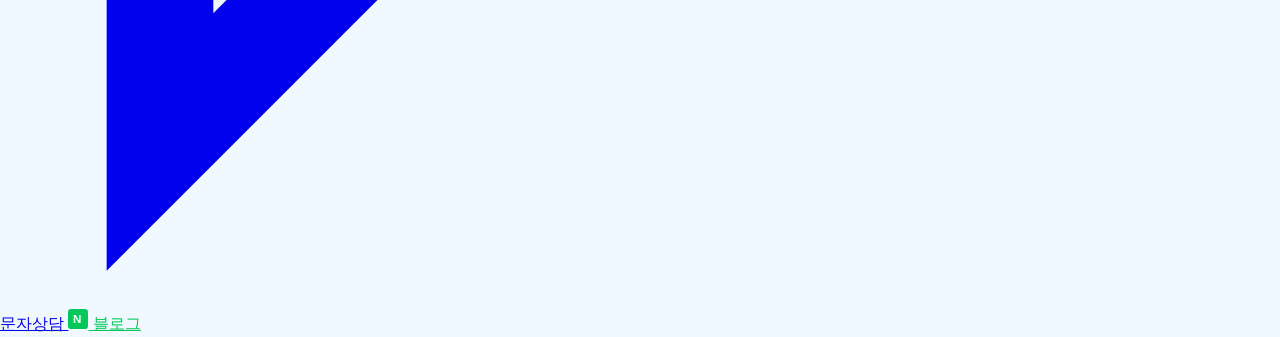
==== commit c94c2baa: "Add files via upload" ====
--- a/about.html
+++ b/about.html
@@ -3,101 +3,259 @@
 <head>
     <meta charset="UTF-8">
     <meta name="viewport" content="width=device-width, initial-scale=1.0">
-    <title>회사소개 - 도원시스템</title>
+    <title>회사소개 | 도원시스템 - LG·삼성 출신 전문 엔지니어링</title>
+    <meta name="description" content="도원시스템 회사소개. 전·현직 LG, 삼성 서비스센터 출신 엔지니어들이 직접 방문하는 시스템에어컨 정밀 수리, 신규 시공, 공조 설계 전문수리기사입니다.">
+    <meta name="keywords" content="도원시스템 소개, 시스템에어컨 전문업체, LG서비스센터출신, 삼성서비스센터출신, 에어컨엔지니어">
+    <meta name="robots" content="index, follow">
+    
     <link rel="stylesheet" href="styles.css">
-    <link href="https://fonts.googleapis.com/css2?family=Noto+Sans+KR:wght@400;500;700;900&display=swap" rel="stylesheet">
 </head>
 <body>
-    <!-- Header -->
+    <!-- 1. 상단 티커 바 -->
+    <aside class="top-ticker">
+        <div class="container">
+            <div class="ticker-status">
+                <span class="status-dot"></span>
+                <span>[실시간] 수도권 전지역 당일 긴급 출동 및 견적 상담 접수 중</span>
+            </div>
+            <div class="ticker-links">
+                <a href="sms:01038196610?body=[도원시스템문의]" class="ticker-phone-urgent">
+                    🚨 수도권 전지역 긴급출동 접수 중
+                </a>
+            </div>
+        </div>
+    </aside>
+
+    <!-- 2. 프리미엄 네비게이션 헤더 -->
     <header class="navbar">
         <div class="container">
-            <h1 class="logo"><a href="index.html" style="color:inherit;text-decoration:none;">도원 시스템</a></h1>
+            <div class="logo-wrapper">
+                <a href="index.html" class="brand-logo">
+                    도원<span>시스템</span>
+                </a>
+                <span class="brand-badge">LG/삼성 출신</span>
+            </div>
+
             <nav>
-                <a href="index.html">홈</a>
-                <a href="about.html" class="active">회사소개</a>
-                <a href="products.html">판매상품</a>
-                <a href="portfolio.html">시공사례</a>
-                <a href="https://blog.naver.com/junyplz" target="_blank" class="nav-blog-btn">
-                    <span class="blog-n">N</span> 네이버블로그
-                </a>
+                <ul class="nav-links">
+                    <li><a href="index.html" class="nav-link">홈</a></li>
+                    <li><a href="products.html" class="nav-link">판매상품/부품</a></li>
+                    <li><a href="portfolio.html" class="nav-link">시공·수리사례</a></li>
+                    <li><a href="about.html" class="nav-link active">회사소개</a></li>
+                </ul>
             </nav>
+
+            <div class="nav-cta-box">
+                <a href="https://blog.naver.com/junyplz" target="_blank" class="nav-blog-btn" title="네이버 공식 블로그">
+                    <svg viewBox="0 0 24 24" width="16" height="16" fill="#03C75A"><rect width="24" height="24" rx="4" fill="#03C75A"/><text x="6" y="17" font-family="'Arial', sans-serif" font-weight="900" font-size="14" fill="#FFFFFF">N</text></svg>
+                    블로그
+                </a>
+                <button class="mobile-toggle" id="mobileToggle" aria-label="메뉴 열기">
+                    ☰
+                </button>
+            </div>
         </div>
     </header>
 
-    <!-- Page Header -->
-    <div class="page-header">
-        <div class="container">
-            <h2>회사소개</h2>
-            <p>다년간의 서비스 마인드와 탄탄한 기술력, 도원시스템이 약속합니다.</p>
+    <!-- 모바일 드로어 -->
+    <div class="mobile-nav-drawer" id="mobileDrawer">
+        <button class="mobile-close-btn" id="mobileCloseBtn">✕</button>
+        <ul class="mobile-nav-links">
+            <li><a href="index.html" class="mobile-nav-link">홈</a></li>
+            <li><a href="products.html" class="mobile-nav-link">판매상품 &amp; 순정부품</a></li>
+            <li><a href="portfolio.html" class="mobile-nav-link">시공 및 수리사례</a></li>
+            <li><a href="about.html" class="mobile-nav-link">엔지니어 &amp; 회사소개</a></li>
+        </ul>
+        <div class="mobile-nav-phones">
+            <a href="tel:01038196610" style="display:block; font-size:1.3rem; font-weight:900; color:var(--accent-gold-light); margin-bottom:6px;">
+                📞 010-3819-6610 (직통)
+            </a>
+            <a href="tel:01028066545" style="display:block; font-size:1.05rem; font-weight:700; color:var(--text-secondary);">
+                📞 010-2806-6545 (기술)
+            </a>
         </div>
     </div>
 
-    <!-- Main Content -->
-    <main class="container">
-        <section class="section about-section">
-            <div class="about-flex">
-                <div class="about-image-wrapper">
-                    <img src="images/about.png" alt="도원시스템 서비스 출동" class="about-image">
-                </div>
-                <div class="about-text-wrapper">
-                    <h3 class="about-title">"기본에 충실한 기술, 정직을 더한 서비스"</h3>
-                    <p class="about-desc">
-                        안녕하세요, 시스템 에어컨 전문 업체 <strong>도원시스템</strong>입니다.<br><br>
-                        도원시스템은 LG, 삼성 시스템 에어컨 서비스 기사로 다년간 근무하며 쌓아온 대기업 수준의 기술력과 서비스 마인드를 고객님들께 거품 없는 투명한 가격으로 제공하고자 설립되었습니다.<br><br>
-                        단순한 에어컨 판매나 수리를 넘어, 공간의 쾌적함을 책임진다는 사명감으로 임하고 있습니다. 시공부터 유지보수, 완전 분해 세척까지 한 번의 인연을 바탕으로 평생 책임지는 서비스 파트너가 되겠습니다.
-                    </p>
-                    
-                    <div class="about-credentials">
-                        <div class="cred-item">
-                            <div class="cred-icon">📜</div>
-                            <div class="cred-info">
-                                <h4>국가공인/제조사 자격</h4>
-                                <p>LG & 삼성 시스템에어컨 공식 시공자격 보유</p>
-                            </div>
-                        </div>
-                        <div class="cred-item">
-                            <div class="cred-icon">👨‍🔧</div>
-                            <div class="cred-info">
-                                <h4>서비스기사 출신</h4>
-                                <p>브랜드 A/S 센터 출신의 검증된 엔지니어 직접 방문</p>
-                            </div>
-                        </div>
-                        <div class="cred-item">
-                            <div class="cred-icon">💧</div>
-                            <div class="cred-info">
-                                <h4>정직한 견적</h4>
-                                <p>과잉 수리 없는 투명하고 체계적인 견적 및 A/S</p>
-                            </div>
-                        </div>
+    <!-- 회사소개 상단 히어로 -->
+    <section class="section subpage-hero">
+        <div class="container" style="text-align:center; max-width:800px;">
+            <span class="section-tag">About Dowon Systems</span>
+            <h1 class="section-title">기본에 충실한 기술력, <span>정직을 더한 엔지니어링</span></h1>
+            <p class="section-desc">
+                도원시스템은 LG, 삼성 시스템에어컨 공식 서비스센터 출신 베테랑 엔지니어들이 직접 책임지는 냉난방 공조 전문수리기사입니다.
+            </p>
+        </div>
+    </section>
+
+    <!-- 엔지니어 인사말 및 철학 섹션 -->
+    <section class="section">
+        <div class="container">
+            <div style="display:grid; grid-template-columns:repeat(auto-fit, minmax(320px, 1fr)); gap:40px; align-items:center;">
+                <div style="border-radius:20px; overflow:hidden; border:1px solid var(--border-light); box-shadow:var(--shadow-lg);">
+                    <img src="images/company-about.jpeg" alt="도원시스템 엔지니어링 현장" style="width:100%; height:auto; object-fit:cover;">
+                </div>
+                <div>
+                    <span class="section-tag cyan">Engineering Philosophy</span>
+                    <h2 style="font-size:2rem; font-weight:800; color:var(--text-main); margin-bottom:16px;">
+                        "단순한 기계 수리가 아닌,<br><span style="color:var(--accent-gold-light);">고객의 공간 가치와 쾌적함</span>을 지킵니다"
+                    </h2>
+                    <p style="font-size:1rem; color:var(--text-secondary); line-height:1.8; margin-bottom:20px;">
+                        시스템에어컨은 일반 가전제품과 달리 고난도의 냉매 배관 설계, 고전압 인버터 회로, 정밀 통신 프로토콜이 결합된 복합 공조 설비입니다. 
+                        원인을 정확히 모른 채 단순히 가스를 충전하거나 멀쩡한 부품을 통째로 교체하는 일은 고객님께 불필요한 비용 부담만을 안겨줍니다.
+                    </p>
+                    <p style="font-size:1rem; color:var(--text-secondary); line-height:1.8; margin-bottom:28px;">
+                        도원시스템은 제조사 서비스센터에서 수천 번의 현장 고장을 수리하며 축적한 독보적인 노하우로 
+                        <strong>단종된 모델의 난수리부터 신규 건물의 에너지 효율 극대화 시공</strong>까지 투명한 견적과 정직한 땀방울로 보답하겠습니다.
+                    </p>
+                    <div style="border-left:3px solid var(--accent-gold); padding-left:16px;">
+                        <span style="font-size:1.1rem; font-weight:800; color:var(--text-main);">도원시스템 전문수리기사 일동</span>
                     </div>
                 </div>
             </div>
-        </section>
-    </main>
-
-
-
-    <!-- Floating Call Menu -->
-    <div class="floating-menu-container">
-        <div class="floating-actions-row">
-            <div class="floating-call-wrapper">
-                <div class="floating-call-options" id="floatingCallOptions">
-                    <a href="tel:01028066545" class="floating-call-option">📞 010-2806-6545</a>
-                    <a href="tel:01038196610" class="floating-call-option">📞 010-3819-6610</a>
-                </div>
-                <button class="floating-call-btn" id="floatingCallBtn" aria-label="상담 전화">
-                    📞 전화상담
-                </button>
-            </div>
-        </div>
-    </div>
-
-    <!-- Footer -->
+        </div>
+    </section>
+
+    <!-- 4대 핵심 역량 카드 -->
+    <section class="section" style="background:var(--bg-deep); border-top:1px solid var(--border-light); border-bottom:1px solid var(--border-light);">
+        <div class="container">
+            <div class="section-header">
+                <span class="section-tag">Core Competence</span>
+                <h2 class="section-title">도원시스템을 <span>선택해야 하는 4가지 이유</span></h2>
+            </div>
+
+            <div style="display:grid; grid-template-columns:repeat(auto-fit, minmax(260px, 1fr)); gap:24px;">
+                <div class="service-card">
+                    <div class="service-card-icon">📜</div>
+                    <h3 class="service-card-title" style="font-size:1.2rem;">제조사 공식 자격</h3>
+                    <p class="service-card-desc">
+                        LG전자, 삼성전자 시스템에어컨 공식 설치 및 수리 엔지니어 자격을 보유한 공인 기술자가 직접 책임 시공합니다.
+                    </p>
+                </div>
+                <div class="service-card cyan">
+                    <div class="service-card-icon">🔬</div>
+                    <h3 class="service-card-title" style="font-size:1.2rem;">정밀 진단 장비</h3>
+                    <p class="service-card-desc">
+                        디지털 매니폴드 게이지, 전자식 미세 냉매 탐지기, 고압 질소 가압 기밀 테스터로 오차 없는 과학적 진단을 수행합니다.
+                    </p>
+                </div>
+                <div class="service-card">
+                    <div class="service-card-icon">📦</div>
+                    <h3 class="service-card-title" style="font-size:1.2rem;">단종 부품 직보유</h3>
+                    <p class="service-card-desc">
+                        제조사 본사에서 부품 단종 판정을 받은 구형 Multi V, DVM 기종의 순정 PCB 보드와 콤프레셔를 다량 확보하고 있습니다.
+                    </p>
+                </div>
+                <div class="service-card cyan">
+                    <div class="service-card-icon">🛡️</div>
+                    <h3 class="service-card-title" style="font-size:1.2rem;">철저한 사후 보증</h3>
+                    <p class="service-card-desc">
+                        수리 부품에 대해 최대 1년 무상 보증, 신규 설치 공사의 경우 2년 배관 누수 무상 품질 보증서를 정식 발급해 드립니다.
+                    </p>
+                </div>
+            </div>
+        </div>
+    </section>
+
+    <!-- 서비스 제공 지역 안내 -->
+    <section class="section">
+        <div class="container" style="max-width:900px; text-align:center;">
+            <span class="section-tag">Service Coverage</span>
+            <h2 class="section-title">수도권 <span>전지역 당일 신속 방문</span></h2>
+            <p class="section-desc" style="margin-bottom:30px;">
+                도원시스템은 서울 본점 및 인천, 일산, 파주, 김포 거점 네트워크를 운영하여 고객님의 긴급 호출 시 가장 인접한 엔지니어가 즉시 출동합니다.
+            </p>
+
+            <div style="background:var(--bg-surface); border:1px solid var(--border-gold); border-radius:18px; padding:30px; display:grid; grid-template-columns:repeat(auto-fit, minmax(200px, 1fr)); gap:20px; text-align:left;">
+                <div>
+                    <h4 style="color:var(--accent-gold-light); font-size:1.05rem; font-weight:800; margin-bottom:8px;">📍 서울특별시 전지역</h4>
+                    <p style="font-size:0.88rem; color:var(--text-secondary); line-height:1.6;">
+                        강남구, 서초구, 마포구, 종로구, 영등포구, 용산구, 송파구, 중구 등 서울 25개 구 전역
+                    </p>
+                </div>
+                <div>
+                    <h4 style="color:var(--accent-cyan); font-size:1.05rem; font-weight:800; margin-bottom:8px;">📍 고양·일산·파주·김포</h4>
+                    <p style="font-size:0.88rem; color:var(--text-secondary); line-height:1.6;">
+                        일산동구, 일산서구, 덕양구, 파주 운정신도시, 김포 한강신도시 및 인근 상가·산업단지
+                    </p>
+                </div>
+                <div>
+                    <h4 style="color:var(--accent-gold-light); font-size:1.05rem; font-weight:800; margin-bottom:8px;">📍 인천 및 부천·광명</h4>
+                    <p style="font-size:0.88rem; color:var(--text-secondary); line-height:1.6;">
+                        송도국제도시, 청라, 부평, 남동공단, 부천 상동/중동 및 광명 일대
+                    </p>
+                </div>
+            </div>
+        </div>
+    </section>
+
+    <!-- 하단 CTA 배너 -->
+    <section class="bottom-cta-section">
+        <div class="container">
+            <h2 class="bottom-cta-title">어떤 난수리 현장도 해결해 드립니다.</h2>
+            <p class="bottom-cta-desc">
+                전문 엔지니어의 정밀 진단이 필요하시다면 지금 바로 도원시스템으로 전화 주세요.
+            </p>
+            <div class="bottom-cta-buttons">
+                <a href="tel:01038196610" class="btn-hero-primary">
+                    🚨 010-3819-6610 직통 전화 연결
+                </a>
+                <a href="sms:01038196610?body=[도원시스템문의]" class="btn-hero-secondary">
+                    💬 통화 부재 시 문자 문의
+                </a>
+            </div>
+        </div>
+    </section>
+
+    <!-- 푸터 -->
     <footer>
         <div class="container">
-            <p>&copy; 2026 도원시스템. All rights reserved.</p>
+            <div class="footer-biz-wrap">
+                <div class="footer-biz-info">
+                    <p><strong>회사명 :</strong> 도원시스템</p>
+                    <p><strong>사업자등록번호 :</strong> 265-12-02821</p>
+                    <p><strong>주소 :</strong> 경기도 고양시 일산서구 송포로 447번길 107-28(가좌동)</p>
+                    <p><strong>전화번호 :</strong> <a href="tel:01038196610">010-3819-6610</a></p>
+                    <p><strong>E-mail :</strong> <a href="mailto:chlaud9411@naver.com">chlaud9411@naver.com</a></p>
+                    <p><strong>영업시간 :</strong> 08:00 ~ 21:00 (야간 긴급출동 주말 긴급접수 가능)</p>
+                </div>
+
+                <div class="footer-map-card" aria-label="출장가능지역 지도">
+                    <div class="footer-map-header">
+                        <span class="footer-map-title">출장가능지역</span>
+                        <span class="footer-map-badge">전수도권 출장가능</span>
+                    </div>
+                    <img src="images/footer-map.jpg" alt="서울 인천 경기 전수도권 출장가능지역 지도" class="footer-real-map-img" loading="lazy">
+                </div>
+            </div>
         </div>
     </footer>
+
+    <!-- 모바일 바 -->
+    <aside class="mobile-bottom-bar">
+        <a href="tel:01038196610" class="mb-btn urgent">
+            <svg viewBox="0 0 24 24" fill="none" stroke="currentColor" stroke-width="2.5"><path d="M22 16.92v3a2 2 0 0 1-2.18 2 19.79 19.79 0 0 1-8.63-3.07 19.5 19.5 0 0 1-6-6 19.79 19.79 0 0 1-3.07-8.67A2 2 0 0 1 4.11 2h3a2 2 0 0 1 2 1.72 12.84 12.84 0 0 0 .7 2.81 2 2 0 0 1-.45 2.11L8.09 9.91a16 16 0 0 0 6 6l1.27-1.27a2 2 0 0 1 2.11-.45 12.84 12.84 0 0 0 2.81.7A2 2 0 0 1 22 16.92z"/></svg>
+            <span>긴급전화</span>
+        </a>
+        <a href="sms:01038196610?body=[도원시스템문의]" class="mb-btn gold">
+            <svg viewBox="0 0 24 24" fill="none" stroke="currentColor" stroke-width="2"><path d="M21 15a2 2 0 0 1-2 2H7l-4 4V5a2 2 0 0 1 2-2h14a2 2 0 0 1 2 2z"/></svg>
+            <span>문자상담</span>
+        </a>
+        <a href="https://blog.naver.com/junyplz" target="_blank" class="mb-btn" style="color:#03c75a;">
+            <svg viewBox="0 0 24 24" width="20" height="20" fill="#03C75A"><rect width="24" height="24" rx="4" fill="#03C75A"/><text x="6" y="17" font-family="'Arial', sans-serif" font-weight="900" font-size="14" fill="#FFFFFF">N</text></svg>
+            <span>블로그</span>
+        </a>
+    </aside>
+
+    <!-- 화면 오른쪽 스크롤 고정 전화하기 버튼 -->
+    <aside class="floating-call-dock" id="floatingCallDock">
+        <a href="tel:01038196610" class="floating-call-btn" aria-label="전화하기">
+            <span class="call-pulse-wave"></span>
+            <svg viewBox="0 0 24 24" class="call-icon" fill="currentColor">
+                <path d="M22 16.92v3a2 2 0 0 1-2.18 2 19.79 19.79 0 0 1-8.63-3.07 19.5 19.5 0 0 1-6-6 19.79 19.79 0 0 1-3.07-8.67A2 2 0 0 1 4.11 2h3a2 2 0 0 1 2 1.72 12.84 12.84 0 0 0 .7 2.81 2 2 0 0 1-.45 2.11L8.09 9.91a16 16 0 0 0 6 6l1.27-1.27a2 2 0 0 1 2.11-.45 12.84 12.84 0 0 0 2.81.7A2 2 0 0 1 22 16.92z"/>
+            </svg>
+            <span class="call-label">전화하기</span>
+        </a>
+    </aside>
 
     <script src="data.js"></script>
     <script src="script.js"></script>
